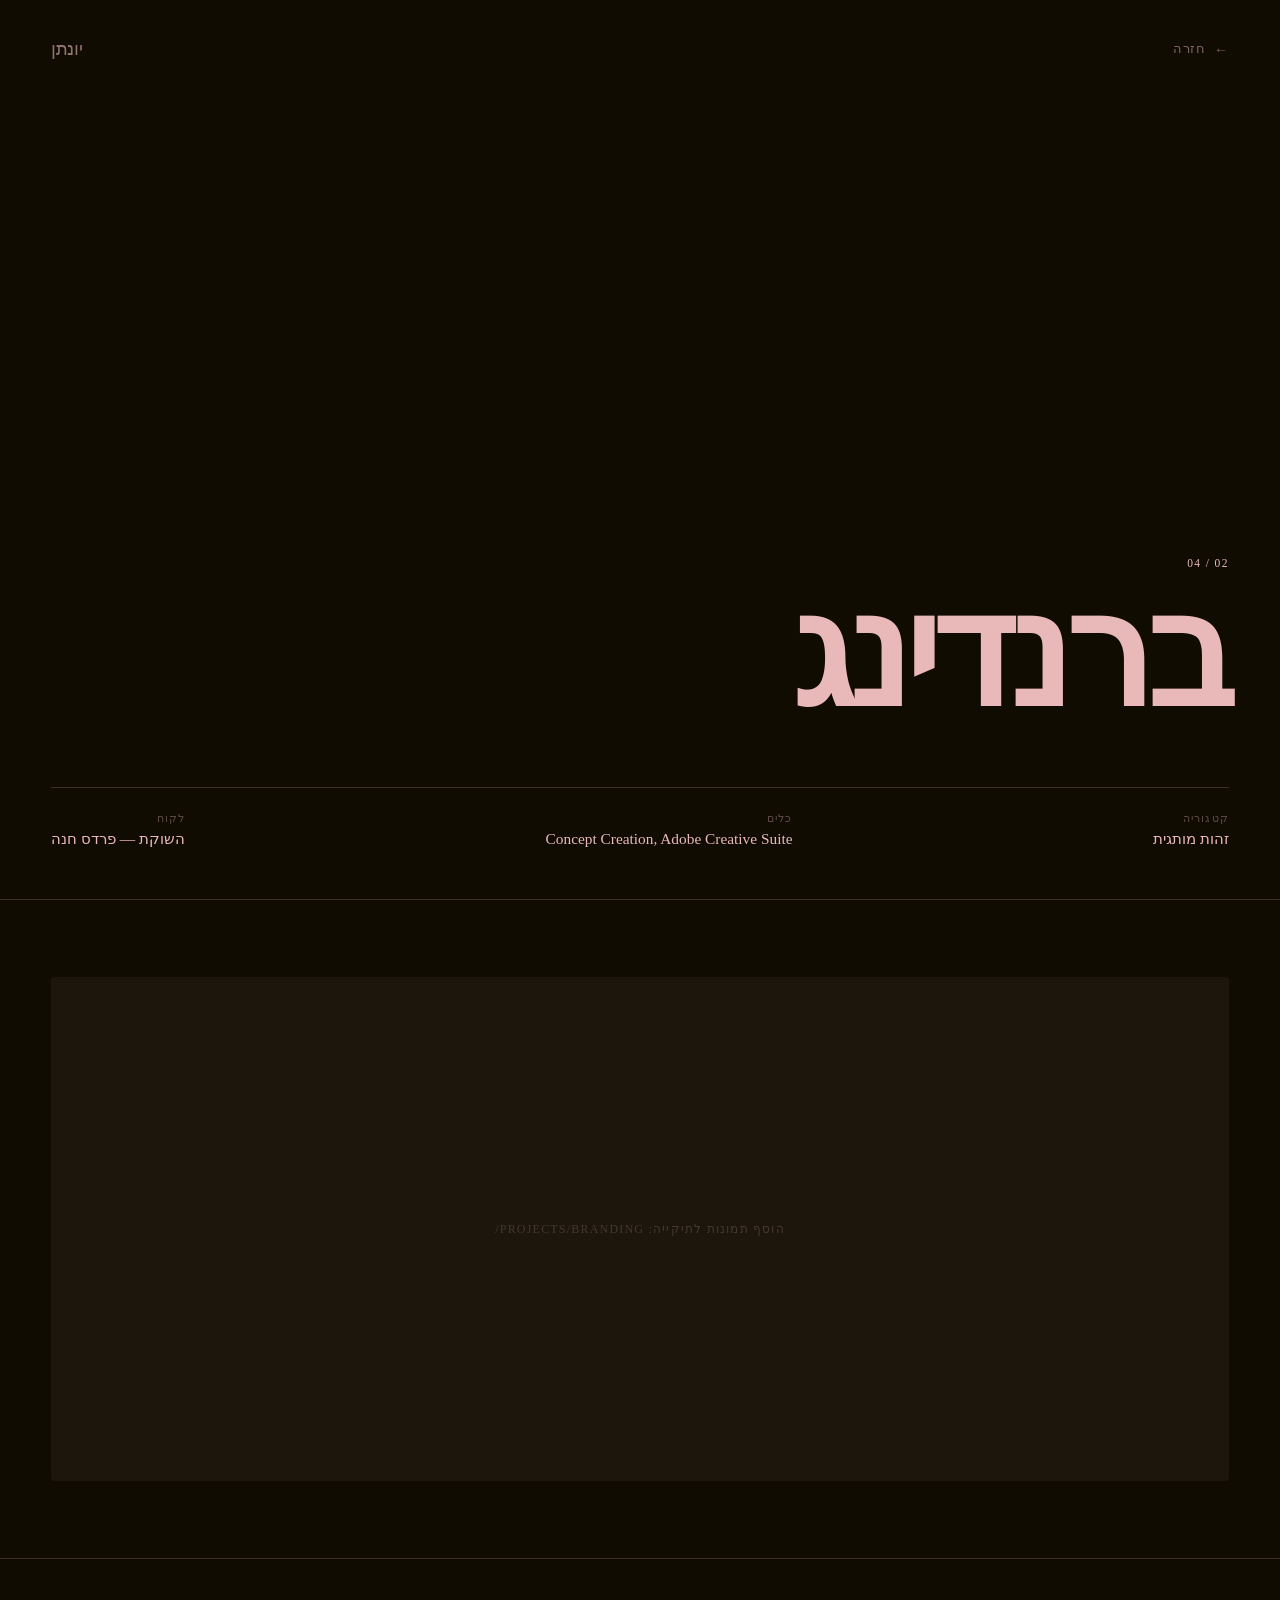
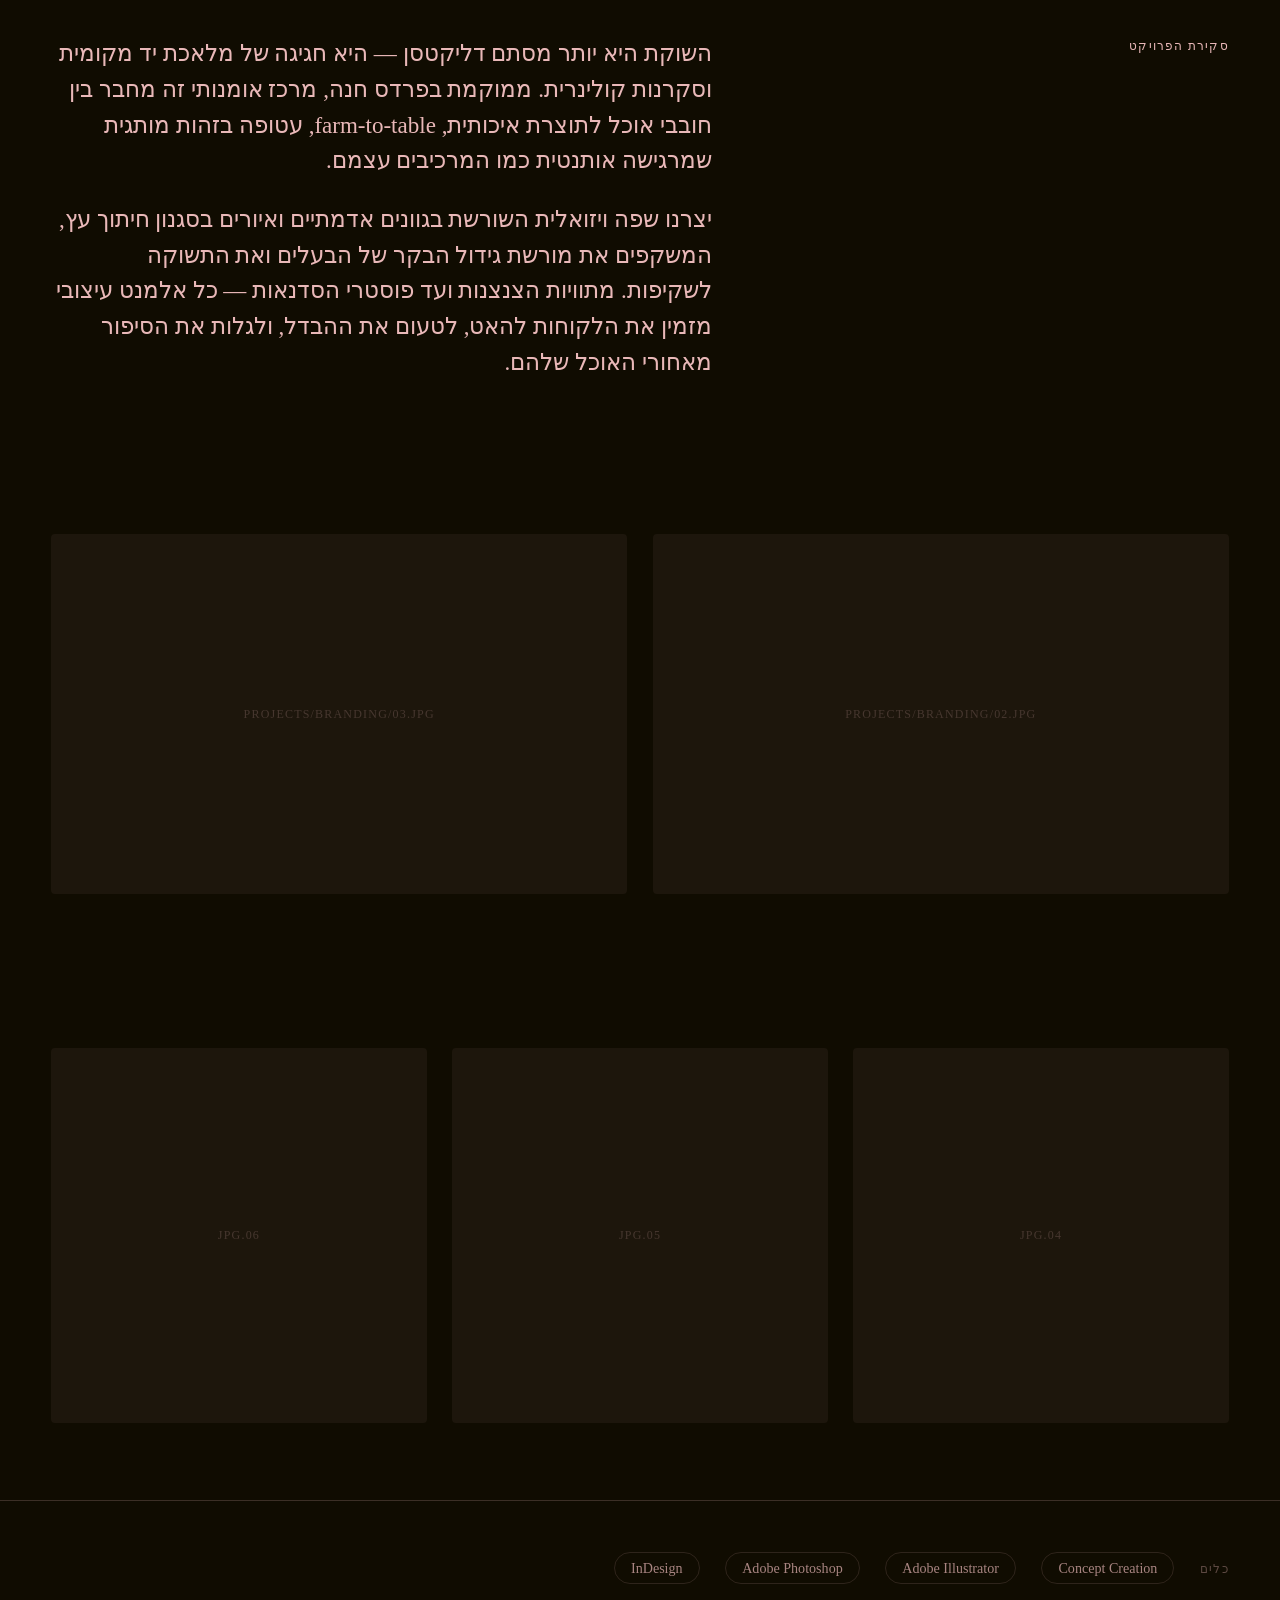
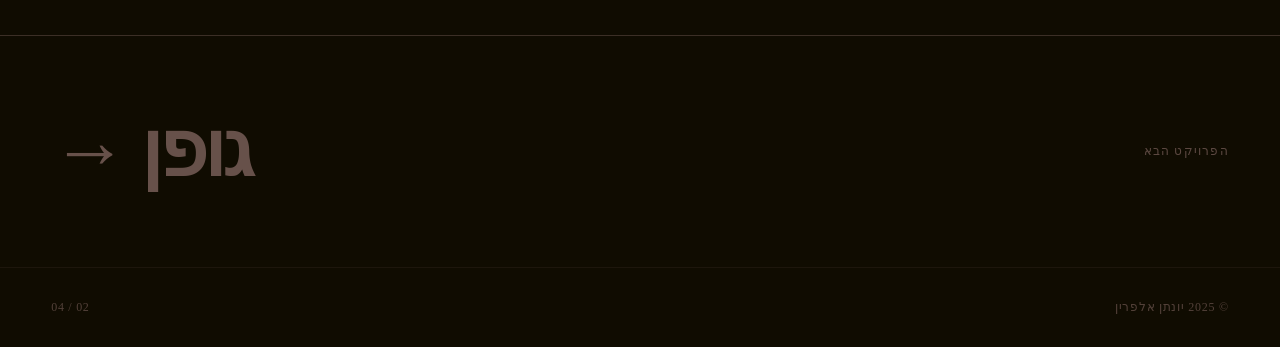
==== branding.html @ 515028c2 "Add files via upload" ====
<!DOCTYPE html>
<html lang="he" dir="rtl">

<head>
    <meta charset="UTF-8" />
    <meta name="viewport" content="width=device-width, initial-scale=1.0" />
    <title>ברנדינג — יונתן אלפרין</title>
    <link rel="preconnect" href="https://api.fontshare.com" />
    <link href="https://api.fontshare.com/v2/css?f[]=sentient@400,500,700,400i&display=swap" rel="stylesheet" />
    <style>
        @font-face {
            font-family: 'NarkissYair';
            src: url('fonts/NarkissYair-Light-TRIAL.otf') format('opentype');
            font-weight: 300;
            font-display: swap;
        }

        @font-face {
            font-family: 'NarkissYair';
            src: url('fonts/NarkissYair-Regular-TRIAL.otf') format('opentype');
            font-weight: 400;
            font-display: swap;
        }

        @font-face {
            font-family: 'NarkissYair';
            src: url('fonts/NarkissYair-Bold-TRIAL.otf') format('opentype');
            font-weight: 700;
            font-display: swap;
        }

        *,
        *::before,
        *::after {
            box-sizing: border-box;
            margin: 0;
            padding: 0
        }

        :root {
            --bg: #100C01;
            --fg: #E9B8B8;
            --muted: rgba(233, 184, 184, .2);
            --ease: cubic-bezier(.16, 1, .3, 1);
            --font: 'NarkissYair', 'Sentient', Georgia, serif
        }

        html {
            scroll-behavior: smooth
        }

        body {
            background: var(--bg);
            color: var(--fg);
            font-family: var(--font);
            cursor: none;
            -webkit-font-smoothing: antialiased
        }

        #cursor {
            position: fixed;
            top: 0;
            left: 0;
            width: 10px;
            height: 10px;
            border-radius: 50%;
            background: var(--fg);
            pointer-events: none;
            z-index: 9999;
            transform: translate(-50%, -50%);
            transition: width .25s var(--ease), height .25s var(--ease), background .25s var(--ease), border-color .25s var(--ease)
        }

        #cursor.big {
            width: 52px;
            height: 52px;
            background: transparent;
            border: 1.5px solid var(--fg)
        }

        #thread {
            position: fixed;
            left: 0;
            top: 0;
            width: 2px;
            height: 0%;
            background: var(--fg);
            z-index: 50;
            transition: height .05s linear
        }

        nav {
            position: fixed;
            top: 0;
            left: 0;
            right: 0;
            z-index: 100;
            display: flex;
            justify-content: space-between;
            align-items: center;
            padding: clamp(1.5rem, 3vw, 2.5rem) clamp(1.5rem, 4vw, 4rem)
        }

        .nav-back {
            font-size: clamp(.8rem, 1vw, .95rem);
            color: var(--fg);
            text-decoration: none;
            letter-spacing: .06em;
            text-transform: uppercase;
            opacity: .5;
            transition: opacity .3s;
            display: flex;
            align-items: center;
            gap: .5rem
        }

        .nav-back::before {
            content: '←';
            font-size: 1.1em
        }

        .nav-back:hover {
            opacity: 1
        }

        .nav-logo {
            font-size: clamp(1rem, 1.4vw, 1.25rem);
            font-weight: 500;
            letter-spacing: -.02em;
            color: var(--fg);
            text-decoration: none;
            opacity: .6;
            transition: opacity .3s
        }

        .nav-logo:hover {
            opacity: 1
        }

        .proj-hero {
            min-height: 100svh;
            display: flex;
            flex-direction: column;
            justify-content: flex-end;
            padding: clamp(1.5rem, 4vw, 4rem);
            padding-top: 8rem;
            border-bottom: 1px solid var(--muted)
        }

        .proj-number {
            font-size: clamp(.7rem, .9vw, .85rem);
            letter-spacing: .12em;
            text-transform: uppercase;
            opacity: .35;
            margin-bottom: 1rem
        }

        .proj-title {
            font-size: clamp(4rem, 12vw, 14rem);
            font-weight: 700;
            line-height: .9;
            letter-spacing: -.04em;
            margin-bottom: clamp(2rem, 5vw, 5rem)
        }

        .proj-meta {
            display: flex;
            justify-content: space-between;
            align-items: flex-end;
            padding-top: 1.5rem;
            border-top: 1px solid var(--muted);
            flex-wrap: wrap;
            gap: 1rem
        }

        .proj-meta-label {
            font-size: .7rem;
            letter-spacing: .1em;
            text-transform: uppercase;
            opacity: .35;
            margin-bottom: .3rem
        }

        .proj-meta-value {
            font-size: clamp(.9rem, 1.2vw, 1.05rem)
        }

        .proj-images {
            padding: clamp(3rem, 6vw, 8rem) clamp(1.5rem, 4vw, 4rem);
            display: grid;
            gap: clamp(1rem, 2vw, 2rem)
        }

        .proj-images.cols-1 {
            grid-template-columns: 1fr
        }

        .proj-images.cols-2 {
            grid-template-columns: 1fr 1fr
        }

        .proj-images.cols-3 {
            grid-template-columns: 1fr 1fr 1fr
        }

        .proj-img-wrap {
            width: 100%;
            aspect-ratio: 16/10;
            background: rgba(233, 184, 184, .06);
            border-radius: 4px;
            overflow: hidden;
            display: flex;
            align-items: center;
            justify-content: center;
            position: relative
        }

        .proj-img-wrap img {
            width: 100%;
            height: 100%;
            object-fit: cover
        }

        .proj-img-placeholder {
            font-size: .75rem;
            letter-spacing: .1em;
            text-transform: uppercase;
            opacity: .2;
            text-align: center;
            padding: 1rem
        }

        .proj-img-wrap.tall {
            aspect-ratio: 4/5
        }

        .proj-img-wrap.wide {
            aspect-ratio: 21/9
        }

        .proj-img-wrap.square {
            aspect-ratio: 1/1
        }

        .proj-description {
            padding: clamp(3rem, 6vw, 8rem) clamp(1.5rem, 4vw, 4rem);
            display: grid;
            grid-template-columns: 1fr 1.5fr;
            gap: clamp(2rem, 6vw, 8rem);
            border-top: 1px solid var(--muted)
        }

        @media(max-width:700px) {
            .proj-description {
                grid-template-columns: 1fr
            }

            .proj-images.cols-2,
            .proj-images.cols-3 {
                grid-template-columns: 1fr
            }
        }

        .proj-desc-label {
            font-size: .75rem;
            letter-spacing: .1em;
            text-transform: uppercase;
            opacity: .35;
            padding-top: .2rem
        }

        .proj-desc-text {
            font-size: clamp(1rem, 1.8vw, 1.5rem);
            line-height: 1.55;
            opacity: .85
        }

        .proj-desc-text p+p {
            margin-top: 1em
        }

        .proj-skills {
            padding: clamp(2rem, 4vw, 5rem) clamp(1.5rem, 4vw, 4rem);
            border-top: 1px solid var(--muted);
            display: flex;
            gap: clamp(.75rem, 2vw, 2rem);
            flex-wrap: wrap;
            align-items: baseline
        }

        .proj-skills-label {
            font-size: .75rem;
            letter-spacing: .1em;
            text-transform: uppercase;
            opacity: .35;
            flex-shrink: 0
        }

        .skill-tag {
            font-size: clamp(.8rem, 1.1vw, 1rem);
            padding: .4rem 1rem;
            border: 1px solid var(--muted);
            border-radius: 50px;
            opacity: .7
        }

        .proj-next {
            padding: clamp(3rem, 6vw, 8rem) clamp(1.5rem, 4vw, 4rem);
            border-top: 1px solid var(--muted);
            display: flex;
            justify-content: space-between;
            align-items: center
        }

        .proj-next-label {
            font-size: .75rem;
            letter-spacing: .1em;
            text-transform: uppercase;
            opacity: .35
        }

        .proj-next-link {
            font-size: clamp(2rem, 6vw, 7rem);
            font-weight: 700;
            letter-spacing: -.04em;
            color: var(--fg);
            text-decoration: none;
            line-height: 1;
            opacity: .4;
            transition: opacity .3s var(--ease)
        }

        .proj-next-link:hover {
            opacity: 1
        }

        .reveal {
            opacity: 0;
            transform: translateY(24px);
            transition: opacity .9s var(--ease), transform .9s var(--ease)
        }

        .reveal.in {
            opacity: 1;
            transform: none
        }

        footer {
            padding: 2rem clamp(1.5rem, 4vw, 4rem);
            border-top: 1px solid var(--muted);
            display: flex;
            justify-content: space-between;
            font-size: .75rem;
            letter-spacing: .06em;
            text-transform: uppercase;
            opacity: .3
        }
    </style>
</head>

<body>
    <div id="cursor"></div>
    <div id="thread"></div>

    <nav>
        <a href="index.html" class="nav-back">חזרה</a>
        <a href="index.html" class="nav-logo">יונתן</a>
    </nav>

    <section class="proj-hero">
        <p class="proj-number reveal">02 / 04</p>
        <h1 class="proj-title reveal" style="transition-delay:.1s">ברנדינג</h1>
        <div class="proj-meta reveal" style="transition-delay:.2s">
            <div class="proj-meta-item">
                <div class="proj-meta-label">קטגוריה</div>
                <div class="proj-meta-value">זהות מותגית</div>
            </div>
            <div class="proj-meta-item">
                <div class="proj-meta-label">כלים</div>
                <div class="proj-meta-value">Concept Creation, Adobe Creative Suite</div>
            </div>
            <div class="proj-meta-item">
                <div class="proj-meta-label">לקוח</div>
                <div class="proj-meta-value">השוקת — פרדס חנה</div>
            </div>
        </div>
    </section>

    <div class="proj-images cols-1 reveal">
        <div class="proj-img-wrap wide">
            <img src="projects/branding/01.jpg" alt=""
                onerror="this.parentElement.innerHTML='<span class=proj-img-placeholder>הוסף תמונות לתיקייה: projects/branding/</span>'">
        </div>
    </div>

    <div class="proj-description">
        <div class="proj-desc-label reveal">סקירת הפרויקט</div>
        <div class="proj-desc-text reveal" style="transition-delay:.1s">
            <p>השוקת היא יותר מסתם דליקטסן — היא חגיגה של מלאכת יד מקומית וסקרנות קולינרית. ממוקמת בפרדס חנה, מרכז
                אומנותי זה מחבר בין חובבי אוכל לתוצרת איכותית, farm-to-table, עטופה בזהות מותגית שמרגישה אותנטית כמו
                המרכיבים עצמם.</p>
            <p>יצרנו שפה ויזואלית השורשת בגוונים אדמתיים ואיורים בסגנון חיתוך עץ, המשקפים את מורשת גידול הבקר של הבעלים
                ואת התשוקה לשקיפות. מתוויות הצנצנות ועד פוסטרי הסדנאות — כל אלמנט עיצובי מזמין את הלקוחות להאט, לטעום את
                ההבדל, ולגלות את הסיפור מאחורי האוכל שלהם.</p>
        </div>
    </div>

    <div class="proj-images cols-2 reveal">
        <div class="proj-img-wrap">
            <img src="projects/branding/02.jpg" alt=""
                onerror="this.parentElement.innerHTML='<span class=proj-img-placeholder>projects/branding/02.jpg</span>'">
        </div>
        <div class="proj-img-wrap">
            <img src="projects/branding/03.jpg" alt=""
                onerror="this.parentElement.innerHTML='<span class=proj-img-placeholder>projects/branding/03.jpg</span>'">
        </div>
    </div>

    <div class="proj-images cols-3 reveal" style="transition-delay:.05s">
        <div class="proj-img-wrap square">
            <img src="projects/branding/04.jpg" alt=""
                onerror="this.parentElement.innerHTML='<span class=proj-img-placeholder>04.jpg</span>'">
        </div>
        <div class="proj-img-wrap square">
            <img src="projects/branding/05.jpg" alt=""
                onerror="this.parentElement.innerHTML='<span class=proj-img-placeholder>05.jpg</span>'">
        </div>
        <div class="proj-img-wrap square">
            <img src="projects/branding/06.jpg" alt=""
                onerror="this.parentElement.innerHTML='<span class=proj-img-placeholder>06.jpg</span>'">
        </div>
    </div>

    <div class="proj-skills reveal">
        <span class="proj-skills-label">כלים</span>
        <span class="skill-tag">Concept Creation</span>
        <span class="skill-tag">Adobe Illustrator</span>
        <span class="skill-tag">Adobe Photoshop</span>
        <span class="skill-tag">InDesign</span>
    </div>

    <div class="proj-next">
        <span class="proj-next-label">הפרויקט הבא</span>
        <a href="typeface.html" class="proj-next-link">גופן →</a>
    </div>

    <footer>
        <span>© 2025 יונתן אלפרין</span>
        <span>02 / 04</span>
    </footer>

    <script>
        const cursor = document.getElementById('cursor');
        let cx = -100, cy = -100, tx = -100, ty = -100;
        document.addEventListener('mousemove', e => { tx = e.clientX; ty = e.clientY });
        (function loop() { cx += (tx - cx) * .18; cy += (ty - cy) * .18; cursor.style.left = cx + 'px'; cursor.style.top = cy + 'px'; requestAnimationFrame(loop) })();
        document.querySelectorAll('a').forEach(el => { el.addEventListener('mouseenter', () => cursor.classList.add('big')); el.addEventListener('mouseleave', () => cursor.classList.remove('big')) });
        const thread = document.getElementById('thread');
        window.addEventListener('scroll', () => { const p = window.scrollY / (document.documentElement.scrollHeight - window.innerHeight); thread.style.height = (p * 100) + '%' }, { passive: true });
        const io = new IntersectionObserver(entries => entries.forEach(e => { if (e.isIntersecting) e.target.classList.add('in') }), { threshold: .08 });
        document.querySelectorAll('.reveal').forEach(el => io.observe(el));
    </script>
</body>

</html>
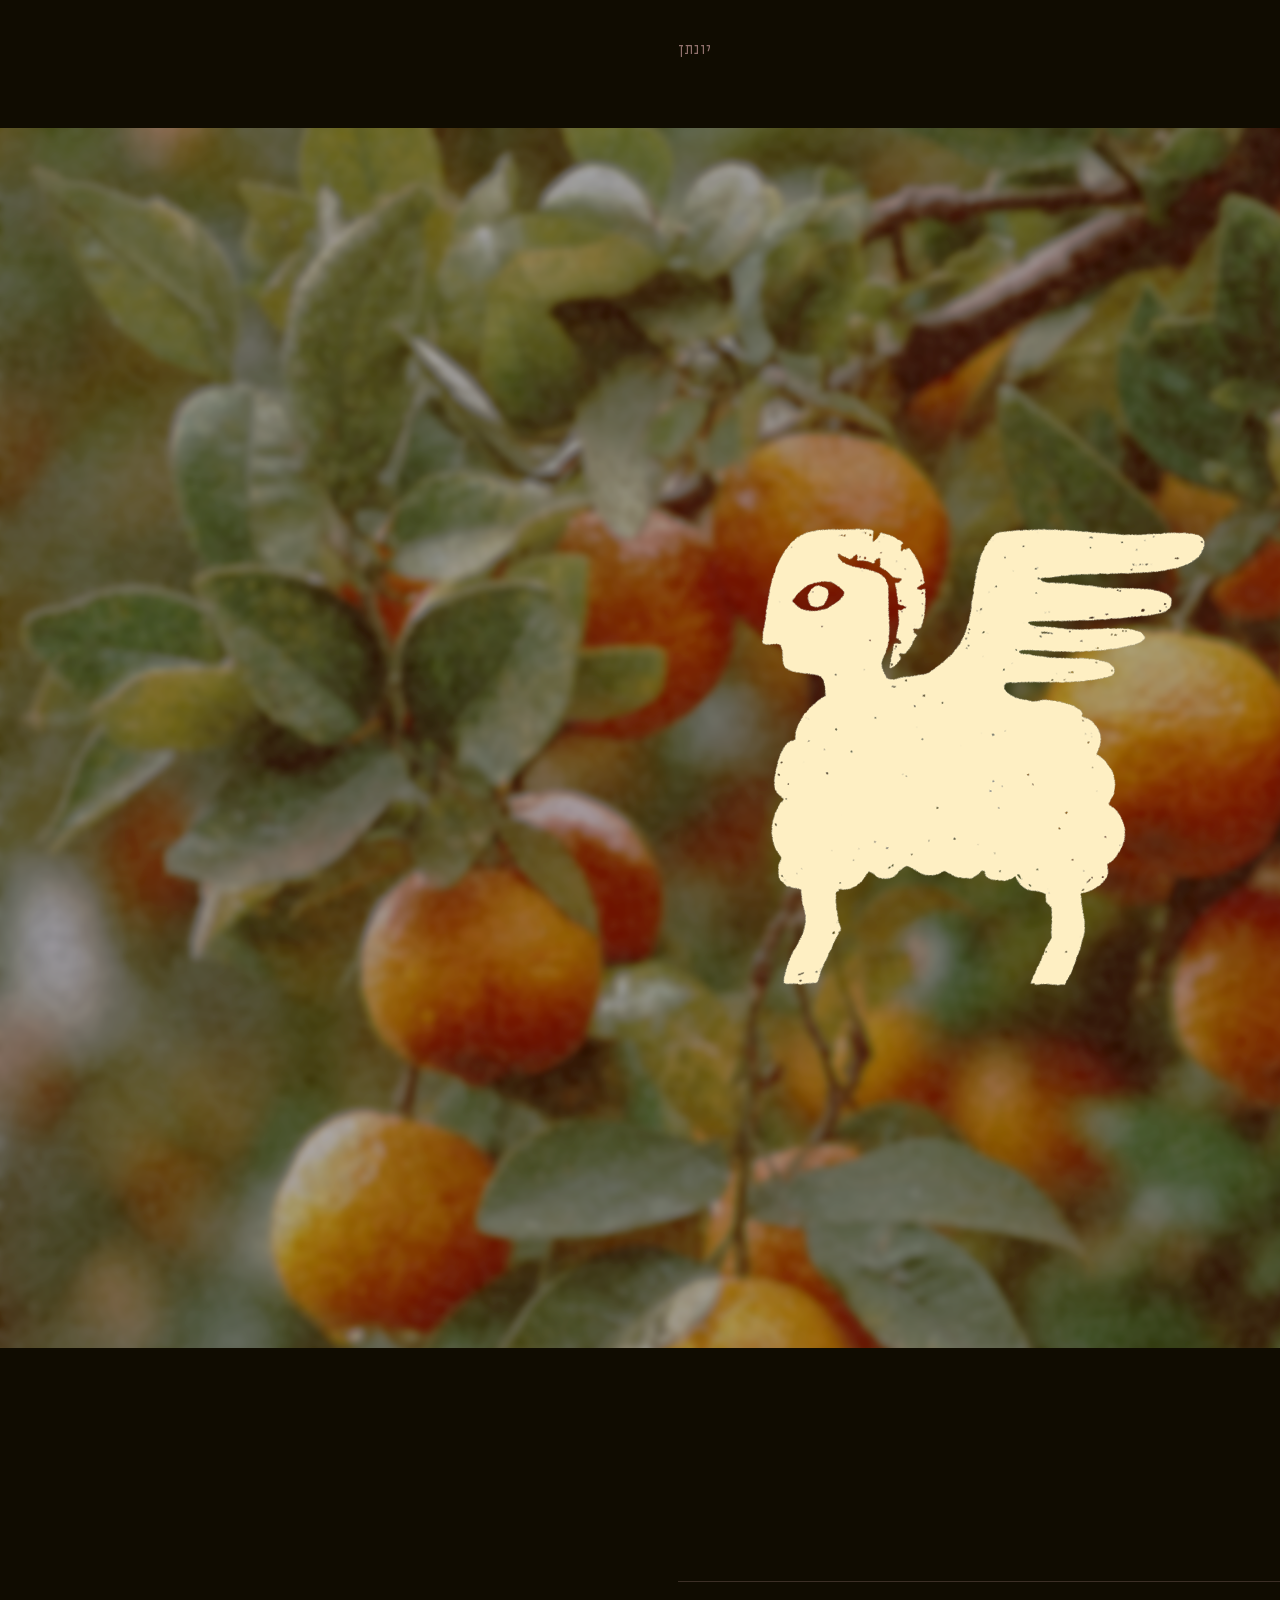
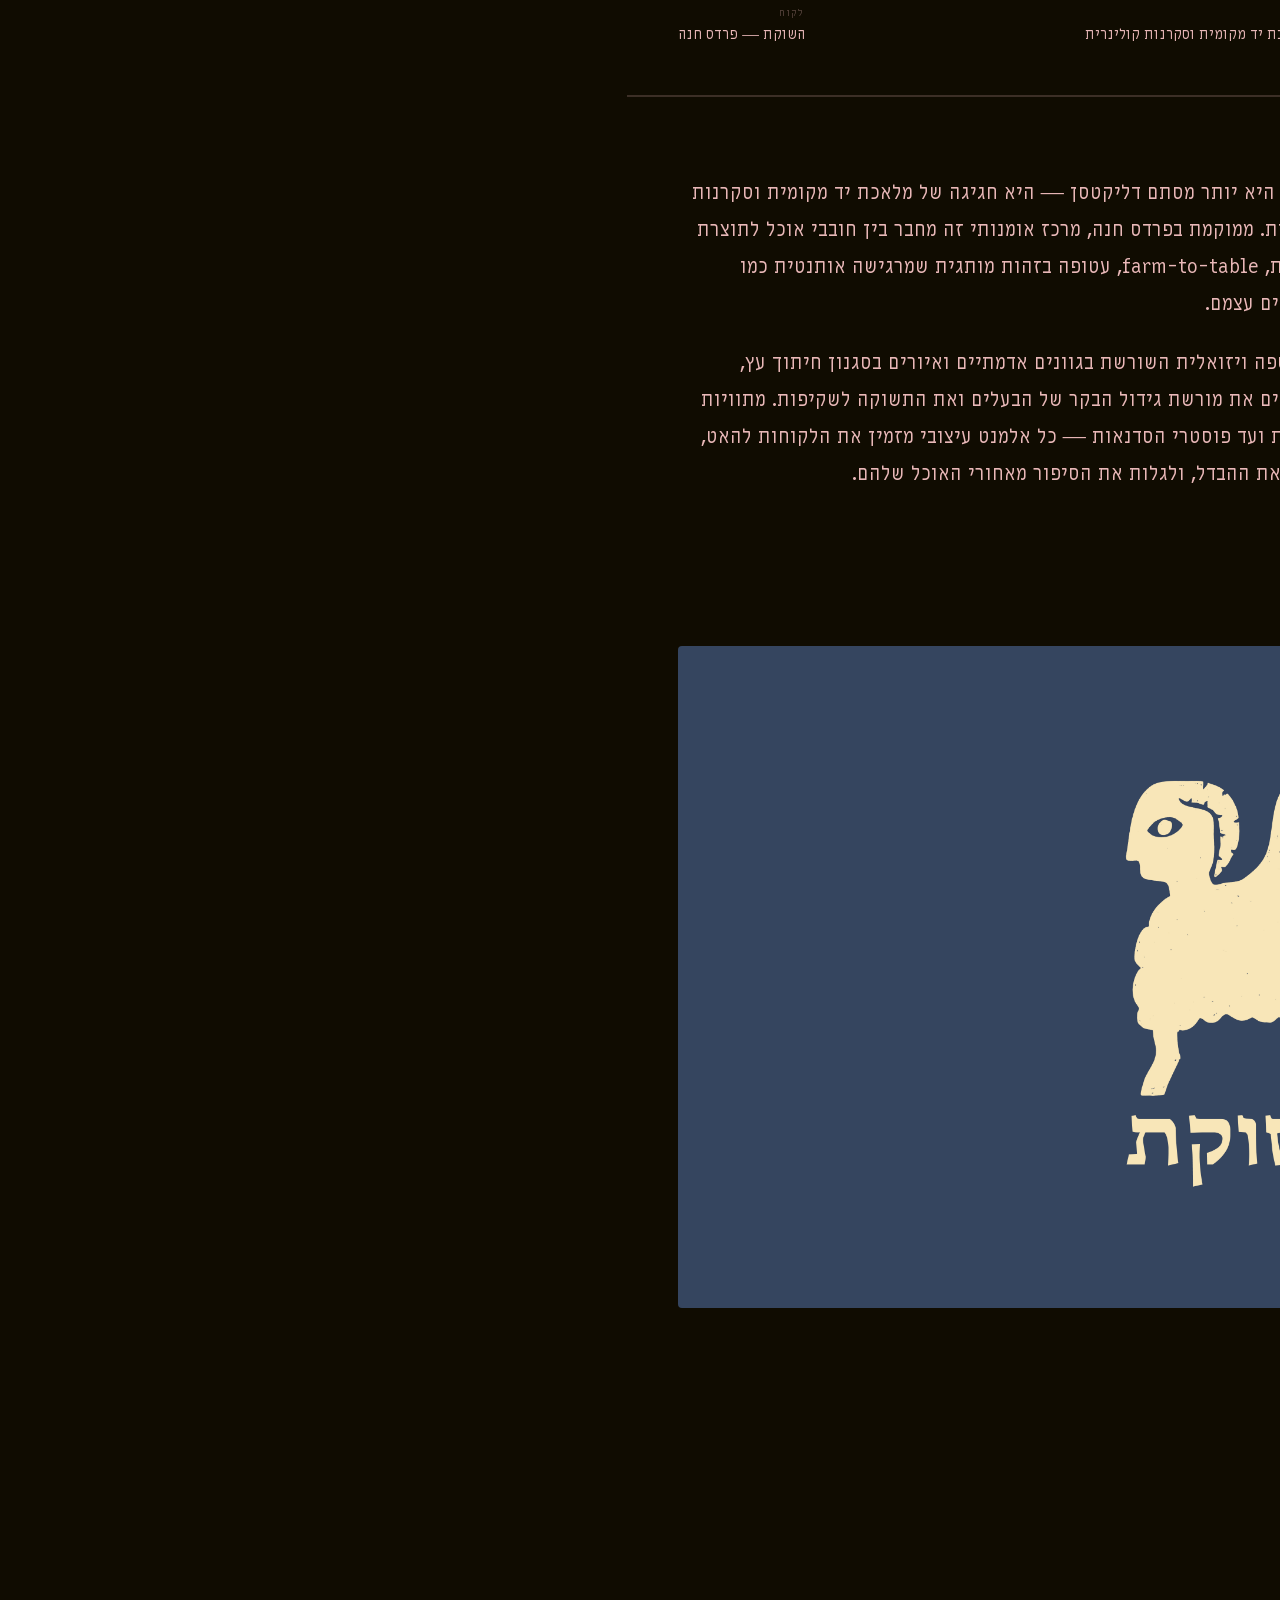
==== commit 5cb59784: "Add files via upload" ====
--- a/branding.html
+++ b/branding.html
@@ -1,465 +1,84 @@
-<!DOCTYPE html>
-<html lang="he" dir="rtl">
-
-<head>
-    <meta charset="UTF-8" />
-    <meta name="viewport" content="width=device-width, initial-scale=1.0" />
-    <title>ברנדינג — יונתן אלפרין</title>
-    <link rel="preconnect" href="https://api.fontshare.com" />
-    <link href="https://api.fontshare.com/v2/css?f[]=sentient@400,500,700,400i&display=swap" rel="stylesheet" />
-    <style>
-        @font-face {
-            font-family: 'NarkissYair';
-            src: url('fonts/NarkissYair-Light-TRIAL.otf') format('opentype');
-            font-weight: 300;
-            font-display: swap;
-        }
-
-        @font-face {
-            font-family: 'NarkissYair';
-            src: url('fonts/NarkissYair-Regular-TRIAL.otf') format('opentype');
-            font-weight: 400;
-            font-display: swap;
-        }
-
-        @font-face {
-            font-family: 'NarkissYair';
-            src: url('fonts/NarkissYair-Bold-TRIAL.otf') format('opentype');
-            font-weight: 700;
-            font-display: swap;
-        }
-
-        *,
-        *::before,
-        *::after {
-            box-sizing: border-box;
-            margin: 0;
-            padding: 0
-        }
-
-        :root {
-            --bg: #100C01;
-            --fg: #E9B8B8;
-            --muted: rgba(233, 184, 184, .2);
-            --ease: cubic-bezier(.16, 1, .3, 1);
-            --font: 'NarkissYair', 'Sentient', Georgia, serif
-        }
-
-        html {
-            scroll-behavior: smooth
-        }
-
-        body {
-            background: var(--bg);
-            color: var(--fg);
-            font-family: var(--font);
-            cursor: none;
-            -webkit-font-smoothing: antialiased
-        }
-
-        #cursor {
-            position: fixed;
-            top: 0;
-            left: 0;
-            width: 10px;
-            height: 10px;
-            border-radius: 50%;
-            background: var(--fg);
-            pointer-events: none;
-            z-index: 9999;
-            transform: translate(-50%, -50%);
-            transition: width .25s var(--ease), height .25s var(--ease), background .25s var(--ease), border-color .25s var(--ease)
-        }
-
-        #cursor.big {
-            width: 52px;
-            height: 52px;
-            background: transparent;
-            border: 1.5px solid var(--fg)
-        }
-
-        #thread {
-            position: fixed;
-            left: 0;
-            top: 0;
-            width: 2px;
-            height: 0%;
-            background: var(--fg);
-            z-index: 50;
-            transition: height .05s linear
-        }
-
-        nav {
-            position: fixed;
-            top: 0;
-            left: 0;
-            right: 0;
-            z-index: 100;
-            display: flex;
-            justify-content: space-between;
-            align-items: center;
-            padding: clamp(1.5rem, 3vw, 2.5rem) clamp(1.5rem, 4vw, 4rem)
-        }
-
-        .nav-back {
-            font-size: clamp(.8rem, 1vw, .95rem);
-            color: var(--fg);
-            text-decoration: none;
-            letter-spacing: .06em;
-            text-transform: uppercase;
-            opacity: .5;
-            transition: opacity .3s;
-            display: flex;
-            align-items: center;
-            gap: .5rem
-        }
-
-        .nav-back::before {
-            content: '←';
-            font-size: 1.1em
-        }
-
-        .nav-back:hover {
-            opacity: 1
-        }
-
-        .nav-logo {
-            font-size: clamp(1rem, 1.4vw, 1.25rem);
-            font-weight: 500;
-            letter-spacing: -.02em;
-            color: var(--fg);
-            text-decoration: none;
-            opacity: .6;
-            transition: opacity .3s
-        }
-
-        .nav-logo:hover {
-            opacity: 1
-        }
-
-        .proj-hero {
-            min-height: 100svh;
-            display: flex;
-            flex-direction: column;
-            justify-content: flex-end;
-            padding: clamp(1.5rem, 4vw, 4rem);
-            padding-top: 8rem;
-            border-bottom: 1px solid var(--muted)
-        }
-
-        .proj-number {
-            font-size: clamp(.7rem, .9vw, .85rem);
-            letter-spacing: .12em;
-            text-transform: uppercase;
-            opacity: .35;
-            margin-bottom: 1rem
-        }
-
-        .proj-title {
-            font-size: clamp(4rem, 12vw, 14rem);
-            font-weight: 700;
-            line-height: .9;
-            letter-spacing: -.04em;
-            margin-bottom: clamp(2rem, 5vw, 5rem)
-        }
-
-        .proj-meta {
-            display: flex;
-            justify-content: space-between;
-            align-items: flex-end;
-            padding-top: 1.5rem;
-            border-top: 1px solid var(--muted);
-            flex-wrap: wrap;
-            gap: 1rem
-        }
-
-        .proj-meta-label {
-            font-size: .7rem;
-            letter-spacing: .1em;
-            text-transform: uppercase;
-            opacity: .35;
-            margin-bottom: .3rem
-        }
-
-        .proj-meta-value {
-            font-size: clamp(.9rem, 1.2vw, 1.05rem)
-        }
-
-        .proj-images {
-            padding: clamp(3rem, 6vw, 8rem) clamp(1.5rem, 4vw, 4rem);
-            display: grid;
-            gap: clamp(1rem, 2vw, 2rem)
-        }
-
-        .proj-images.cols-1 {
-            grid-template-columns: 1fr
-        }
-
-        .proj-images.cols-2 {
-            grid-template-columns: 1fr 1fr
-        }
-
-        .proj-images.cols-3 {
-            grid-template-columns: 1fr 1fr 1fr
-        }
-
-        .proj-img-wrap {
-            width: 100%;
-            aspect-ratio: 16/10;
-            background: rgba(233, 184, 184, .06);
-            border-radius: 4px;
-            overflow: hidden;
-            display: flex;
-            align-items: center;
-            justify-content: center;
-            position: relative
-        }
-
-        .proj-img-wrap img {
-            width: 100%;
-            height: 100%;
-            object-fit: cover
-        }
-
-        .proj-img-placeholder {
-            font-size: .75rem;
-            letter-spacing: .1em;
-            text-transform: uppercase;
-            opacity: .2;
-            text-align: center;
-            padding: 1rem
-        }
-
-        .proj-img-wrap.tall {
-            aspect-ratio: 4/5
-        }
-
-        .proj-img-wrap.wide {
-            aspect-ratio: 21/9
-        }
-
-        .proj-img-wrap.square {
-            aspect-ratio: 1/1
-        }
-
-        .proj-description {
-            padding: clamp(3rem, 6vw, 8rem) clamp(1.5rem, 4vw, 4rem);
-            display: grid;
-            grid-template-columns: 1fr 1.5fr;
-            gap: clamp(2rem, 6vw, 8rem);
-            border-top: 1px solid var(--muted)
-        }
-
-        @media(max-width:700px) {
-            .proj-description {
-                grid-template-columns: 1fr
-            }
-
-            .proj-images.cols-2,
-            .proj-images.cols-3 {
-                grid-template-columns: 1fr
-            }
-        }
-
-        .proj-desc-label {
-            font-size: .75rem;
-            letter-spacing: .1em;
-            text-transform: uppercase;
-            opacity: .35;
-            padding-top: .2rem
-        }
-
-        .proj-desc-text {
-            font-size: clamp(1rem, 1.8vw, 1.5rem);
-            line-height: 1.55;
-            opacity: .85
-        }
-
-        .proj-desc-text p+p {
-            margin-top: 1em
-        }
-
-        .proj-skills {
-            padding: clamp(2rem, 4vw, 5rem) clamp(1.5rem, 4vw, 4rem);
-            border-top: 1px solid var(--muted);
-            display: flex;
-            gap: clamp(.75rem, 2vw, 2rem);
-            flex-wrap: wrap;
-            align-items: baseline
-        }
-
-        .proj-skills-label {
-            font-size: .75rem;
-            letter-spacing: .1em;
-            text-transform: uppercase;
-            opacity: .35;
-            flex-shrink: 0
-        }
-
-        .skill-tag {
-            font-size: clamp(.8rem, 1.1vw, 1rem);
-            padding: .4rem 1rem;
-            border: 1px solid var(--muted);
-            border-radius: 50px;
-            opacity: .7
-        }
-
-        .proj-next {
-            padding: clamp(3rem, 6vw, 8rem) clamp(1.5rem, 4vw, 4rem);
-            border-top: 1px solid var(--muted);
-            display: flex;
-            justify-content: space-between;
-            align-items: center
-        }
-
-        .proj-next-label {
-            font-size: .75rem;
-            letter-spacing: .1em;
-            text-transform: uppercase;
-            opacity: .35
-        }
-
-        .proj-next-link {
-            font-size: clamp(2rem, 6vw, 7rem);
-            font-weight: 700;
-            letter-spacing: -.04em;
-            color: var(--fg);
-            text-decoration: none;
-            line-height: 1;
-            opacity: .4;
-            transition: opacity .3s var(--ease)
-        }
-
-        .proj-next-link:hover {
-            opacity: 1
-        }
-
-        .reveal {
-            opacity: 0;
-            transform: translateY(24px);
-            transition: opacity .9s var(--ease), transform .9s var(--ease)
-        }
-
-        .reveal.in {
-            opacity: 1;
-            transform: none
-        }
-
-        footer {
-            padding: 2rem clamp(1.5rem, 4vw, 4rem);
-            border-top: 1px solid var(--muted);
-            display: flex;
-            justify-content: space-between;
-            font-size: .75rem;
-            letter-spacing: .06em;
-            text-transform: uppercase;
-            opacity: .3
-        }
-    </style>
-</head>
-
-<body>
-    <div id="cursor"></div>
-    <div id="thread"></div>
-
-    <nav>
-        <a href="index.html" class="nav-back">חזרה</a>
-        <a href="index.html" class="nav-logo">יונתן</a>
-    </nav>
-
-    <section class="proj-hero">
-        <p class="proj-number reveal">02 / 04</p>
-        <h1 class="proj-title reveal" style="transition-delay:.1s">ברנדינג</h1>
-        <div class="proj-meta reveal" style="transition-delay:.2s">
-            <div class="proj-meta-item">
-                <div class="proj-meta-label">קטגוריה</div>
-                <div class="proj-meta-value">זהות מותגית</div>
-            </div>
-            <div class="proj-meta-item">
-                <div class="proj-meta-label">כלים</div>
-                <div class="proj-meta-value">Concept Creation, Adobe Creative Suite</div>
-            </div>
-            <div class="proj-meta-item">
-                <div class="proj-meta-label">לקוח</div>
-                <div class="proj-meta-value">השוקת — פרדס חנה</div>
-            </div>
-        </div>
-    </section>
-
-    <div class="proj-images cols-1 reveal">
-        <div class="proj-img-wrap wide">
-            <img src="projects/branding/01.jpg" alt=""
-                onerror="this.parentElement.innerHTML='<span class=proj-img-placeholder>הוסף תמונות לתיקייה: projects/branding/</span>'">
-        </div>
-    </div>
-
-    <div class="proj-description">
-        <div class="proj-desc-label reveal">סקירת הפרויקט</div>
-        <div class="proj-desc-text reveal" style="transition-delay:.1s">
-            <p>השוקת היא יותר מסתם דליקטסן — היא חגיגה של מלאכת יד מקומית וסקרנות קולינרית. ממוקמת בפרדס חנה, מרכז
-                אומנותי זה מחבר בין חובבי אוכל לתוצרת איכותית, farm-to-table, עטופה בזהות מותגית שמרגישה אותנטית כמו
-                המרכיבים עצמם.</p>
-            <p>יצרנו שפה ויזואלית השורשת בגוונים אדמתיים ואיורים בסגנון חיתוך עץ, המשקפים את מורשת גידול הבקר של הבעלים
-                ואת התשוקה לשקיפות. מתוויות הצנצנות ועד פוסטרי הסדנאות — כל אלמנט עיצובי מזמין את הלקוחות להאט, לטעום את
-                ההבדל, ולגלות את הסיפור מאחורי האוכל שלהם.</p>
-        </div>
-    </div>
-
-    <div class="proj-images cols-2 reveal">
-        <div class="proj-img-wrap">
-            <img src="projects/branding/02.jpg" alt=""
-                onerror="this.parentElement.innerHTML='<span class=proj-img-placeholder>projects/branding/02.jpg</span>'">
-        </div>
-        <div class="proj-img-wrap">
-            <img src="projects/branding/03.jpg" alt=""
-                onerror="this.parentElement.innerHTML='<span class=proj-img-placeholder>projects/branding/03.jpg</span>'">
-        </div>
-    </div>
-
-    <div class="proj-images cols-3 reveal" style="transition-delay:.05s">
-        <div class="proj-img-wrap square">
-            <img src="projects/branding/04.jpg" alt=""
-                onerror="this.parentElement.innerHTML='<span class=proj-img-placeholder>04.jpg</span>'">
-        </div>
-        <div class="proj-img-wrap square">
-            <img src="projects/branding/05.jpg" alt=""
-                onerror="this.parentElement.innerHTML='<span class=proj-img-placeholder>05.jpg</span>'">
-        </div>
-        <div class="proj-img-wrap square">
-            <img src="projects/branding/06.jpg" alt=""
-                onerror="this.parentElement.innerHTML='<span class=proj-img-placeholder>06.jpg</span>'">
-        </div>
-    </div>
-
-    <div class="proj-skills reveal">
-        <span class="proj-skills-label">כלים</span>
-        <span class="skill-tag">Concept Creation</span>
-        <span class="skill-tag">Adobe Illustrator</span>
-        <span class="skill-tag">Adobe Photoshop</span>
-        <span class="skill-tag">InDesign</span>
-    </div>
-
-    <div class="proj-next">
-        <span class="proj-next-label">הפרויקט הבא</span>
-        <a href="typeface.html" class="proj-next-link">גופן →</a>
-    </div>
-
-    <footer>
-        <span>© 2025 יונתן אלפרין</span>
-        <span>02 / 04</span>
-    </footer>
-
-    <script>
-        const cursor = document.getElementById('cursor');
-        let cx = -100, cy = -100, tx = -100, ty = -100;
-        document.addEventListener('mousemove', e => { tx = e.clientX; ty = e.clientY });
-        (function loop() { cx += (tx - cx) * .18; cy += (ty - cy) * .18; cursor.style.left = cx + 'px'; cursor.style.top = cy + 'px'; requestAnimationFrame(loop) })();
-        document.querySelectorAll('a').forEach(el => { el.addEventListener('mouseenter', () => cursor.classList.add('big')); el.addEventListener('mouseleave', () => cursor.classList.remove('big')) });
-        const thread = document.getElementById('thread');
-        window.addEventListener('scroll', () => { const p = window.scrollY / (document.documentElement.scrollHeight - window.innerHeight); thread.style.height = (p * 100) + '%' }, { passive: true });
-        const io = new IntersectionObserver(entries => entries.forEach(e => { if (e.isIntersecting) e.target.classList.add('in') }), { threshold: .08 });
-        document.querySelectorAll('.reveal').forEach(el => io.observe(el));
-    </script>
-</body>
-
-</html>+<!DOCTYPE html>
+<html lang="he" dir="rtl">
+
+<head>
+    <meta charset="UTF-8" />
+    <meta name="viewport" content="width=device-width, initial-scale=1.0" />
+    <title>השוקת — יונתן אלפרין</title>
+    <meta name="description" content="זהות מותגית לדליקטסן בפרדס חנה שחוגג מלאכת יד מקומית. יונתן אלפרין, 2025." />
+    <link rel="icon" type="image/png" href="browsericon.png" />
+    <link rel="preconnect" href="https://api.fontshare.com" />
+    <link rel="preconnect" href="https://use.typekit.net" crossorigin />
+    <link href="https://api.fontshare.com/v2/css?f[]=sentient@400,500,700,400i&display=swap" rel="stylesheet" />
+    <link rel="stylesheet" href="https://use.typekit.net/zpc1hbl.css" />
+    <link rel="stylesheet" href="proj.css" />
+</head>
+
+<body>
+
+    <div id="cursor"></div>
+    <div id="thread"></div>
+
+    <nav>
+        <a href="index.html" class="nav-back">חזרה</a>
+        <a href="index.html" class="nav-logo">יונתן</a>
+    </nav>
+
+    <section class="proj-hero">
+        <div class="proj-hero-media"><img src="newbackforbrand.png" alt="" aria-hidden="true" draggable="false"></div>
+        <p class="proj-number reveal">03 / 05</p>
+        <h1 class="proj-title reveal" style="transition-delay:.1s">השוקת</h1>
+        <div class="proj-meta reveal" style="transition-delay:.2s">
+            <div class="proj-meta-item">
+                <div class="proj-meta-label">קטגוריה</div>
+                <div class="proj-meta-value">זהות מותגית</div>
+            </div>
+            <div class="proj-meta-item">
+                <div class="proj-meta-label">סיכום</div>
+                <div class="proj-meta-value">זהות מותגית לדליקטסן שחוגג מלאכת יד מקומית וסקרנות קולינרית</div>
+            </div>
+            <div class="proj-meta-item">
+                <div class="proj-meta-label">לקוח</div>
+                <div class="proj-meta-value">השוקת — פרדס חנה</div>
+            </div>
+        </div>
+    </section>
+    <div class="proj-description">
+        <div class="proj-desc-label reveal">על הפרויקט</div>
+        <div class="proj-desc-text reveal" style="transition-delay:.1s">
+            <p>השוקת היא יותר מסתם דליקטסן — היא חגיגה של מלאכת יד מקומית וסקרנות קולינרית. ממוקמת בפרדס חנה, מרכז אומנותי זה מחבר בין חובבי אוכל לתוצרת איכותית, farm-to-table, עטופה בזהות מותגית שמרגישה אותנטית כמו המרכיבים עצמם.</p>
+            <p>יצרנו שפה ויזואלית השורשת בגוונים אדמתיים ואיורים בסגנון חיתוך עץ, המשקפים את מורשת גידול הבקר של הבעלים ואת התשוקה לשקיפות. מתוויות הצנצנות ועד פוסטרי הסדנאות — כל אלמנט עיצובי מזמין את הלקוחות להאט, לטעום את ההבדל, ולגלות את הסיפור מאחורי האוכל שלהם.</p>
+        </div>
+    </div>
+    <div class="proj-images cols-1 reveal">
+        <div class="proj-img-wrap">
+            <img src="brandingcover.jpg" alt="השוקת — זהות מותגית">
+        </div>
+    </div>
+    <div class="proj-grid g3 feed reveal">
+        <div class="proj-img-wrap square"><img loading="lazy" src="brand%20design/פוסט%20אינסטגרם-01.jpg" alt=""></div>
+        <div class="proj-img-wrap square"><img loading="lazy" src="brand%20design/פוסט%20אינסטגרם-03.jpg" alt=""></div>
+        <div class="proj-img-wrap square"><img loading="lazy" src="brand%20design/פוסט%20אינסטגרם-04.jpg" alt=""></div>
+        <div class="proj-img-wrap square"><img loading="lazy" src="brand%20design/פוסט%20אינסטגרם-05.jpg" alt=""></div>
+        <div class="proj-img-wrap square"><img loading="lazy" src="brand%20design/פוסט%20אינסטגרם-06.jpg" alt=""></div>
+        <div class="proj-img-wrap square"><img loading="lazy" src="brand%20design/פוסט%20אינסטגרם-07.jpg" alt=""></div>
+        <div class="proj-img-wrap square"><img loading="lazy" src="brand%20design/פוסט%20אינסטגרם-08.jpg" alt=""></div>
+        <div class="proj-img-wrap square"><img loading="lazy" src="brand%20design/פוסט%20אינסטגרם-09.jpg" alt=""></div>
+        <div class="proj-img-wrap square"><img loading="lazy" src="brand%20design/פוסט%20אינסטגרם-10.jpg" alt=""></div>
+        <div class="proj-img-wrap square"><img loading="lazy" src="brand%20design/פוסט%20אינסטגרם-11.jpg" alt=""></div>
+        <div class="proj-img-wrap square"><img loading="lazy" src="brand%20design/פוסט%20אינסטגרם-12.jpg" alt=""></div>
+        <div class="proj-img-wrap square"><img loading="lazy" src="brand%20design/פוסט%20אינסטגרם-13.jpg" alt=""></div>
+    </div>
+    <div class="proj-next">
+        <span class="proj-next-label">הפרויקט הבא</span>
+        <a href="typeface.html" class="proj-next-link">נבו ←</a>
+    </div>
+    <footer>
+        <span>© 2025 יונתן אלפרין</span>
+        <span>03 / 05</span>
+    </footer>
+
+    <script src="proj.js"></script>
+</body>
+
+</html>
--- a/proj.css
+++ b/proj.css
@@ -0,0 +1,335 @@
+
+@font-face {
+    font-family: 'NarkissYair';
+    src: url('NarkissYair-Variable.ttf') format('truetype');
+    font-weight: 100 900;
+    font-style: normal;
+    font-display: swap;
+}
+
+*,
+*::before,
+*::after {
+    box-sizing: border-box;
+    margin: 0;
+    padding: 0
+}
+
+:root {
+    --bg: #100C01;
+    --fg: #E9B8B8;
+    --muted: rgba(233, 184, 184, .2);
+    --ease: cubic-bezier(.16, 1, .3, 1);
+    --font: "narkiss-yair-variable", 'NarkissYair', 'Sentient', Georgia, serif;
+    --fvs-light:   "MONO" 0, "wght" 300;
+    --fvs-regular: "MONO" 0, "wght" 400;
+    --fvs-bold:    "MONO" 0, "wght" 700;
+}
+
+html { scroll-behavior: smooth }
+
+body {
+    background: var(--bg);
+    color: var(--fg);
+    font-family: var(--font);
+    font-variation-settings: var(--fvs-regular);
+    cursor: none;
+    -webkit-font-smoothing: antialiased
+}
+
+/* Hide native scrollbar */
+::-webkit-scrollbar {
+    display: none;
+    width: 0;
+    height: 0;
+}
+* {
+    scrollbar-width: none;
+}
+
+
+#cursor {
+    position: fixed;
+    top: 0;
+    left: 0;
+    width: 10px;
+    height: 10px;
+    border-radius: 50%;
+    background: var(--fg);
+    pointer-events: none;
+    z-index: 9999;
+    will-change: transform;
+    transform: translate(-200px, -200px);
+    transition: width .25s var(--ease), height .25s var(--ease), background .25s var(--ease), border-color .25s var(--ease)
+}
+
+#cursor.big {
+    width: 52px;
+    height: 52px;
+    background: transparent;
+    border: 1.5px solid var(--fg)
+}
+
+#thread {
+    position: fixed;
+    left: 0;
+    top: 0;
+    width: 2px;
+    height: 0%;
+    background: var(--fg);
+    z-index: 50;
+    transition: height .05s linear
+}
+
+nav {
+    position: fixed;
+    top: 0;
+    left: 0;
+    right: 0;
+    z-index: 100;
+    display: flex;
+    justify-content: space-between;
+    align-items: center;
+    padding: clamp(1.5rem, 3vw, 2.5rem) clamp(1.5rem, 4vw, 4rem)
+}
+
+.nav-back {
+    font-size: clamp(.8rem, 1vw, .95rem);
+    color: var(--fg);
+    text-decoration: none;
+    letter-spacing: .06em;
+    text-transform: uppercase;
+    opacity: .5;
+    transition: opacity .3s;
+    display: flex;
+    align-items: center;
+    gap: .5rem
+}
+
+.nav-back::before {
+    content: '→';
+    font-size: 1.1em
+}
+
+.nav-back:hover { opacity: 1 }
+
+.nav-logo {
+    font-size: clamp(1rem, 1.4vw, 1.25rem);
+    font-weight: 500;
+    letter-spacing: -.02em;
+    color: var(--fg);
+    text-decoration: none;
+    opacity: .6;
+    transition: opacity .3s
+}
+
+.nav-logo:hover { opacity: 1 }
+
+.proj-hero {
+    min-height: 100svh;
+    display: flex;
+    flex-direction: column;
+    justify-content: flex-start;
+    padding: clamp(1.5rem, 4vw, 4rem);
+    padding-top: 8rem;
+    border-bottom: 1px solid var(--muted)
+}
+
+.proj-meta {
+    margin-top: auto;
+}
+
+.proj-number {
+    font-size: clamp(.7rem, .9vw, .85rem);
+    font-variation-settings: var(--fvs-light);
+    letter-spacing: .12em;
+    text-transform: uppercase;
+    opacity: .35;
+    margin-bottom: 1rem
+}
+
+.proj-title {
+    font-size: clamp(4rem, 12vw, 14rem);
+    font-weight: 700;
+    font-variation-settings: var(--fvs-bold);
+    line-height: .88;
+    letter-spacing: -.04em;
+    margin-bottom: clamp(2rem, 5vw, 5rem)
+}
+
+.proj-meta {
+    display: flex;
+    justify-content: space-between;
+    align-items: flex-end;
+    padding-top: 1.5rem;
+    border-top: 1px solid var(--muted);
+    flex-wrap: wrap;
+    gap: 1rem
+}
+
+.proj-meta-label {
+    font-size: .7rem;
+    font-variation-settings: var(--fvs-light);
+    letter-spacing: .12em;
+    text-transform: uppercase;
+    opacity: .35;
+    margin-bottom: .3rem
+}
+
+.proj-meta-value {
+    font-size: clamp(1rem, 1.3vw, 1.1rem);
+    font-variation-settings: var(--fvs-regular);
+}
+
+.proj-images {
+    padding: clamp(3rem, 6vw, 8rem) clamp(1.5rem, 4vw, 4rem);
+    display: grid;
+    gap: clamp(1rem, 2vw, 2rem)
+}
+
+.proj-images.cols-1 { grid-template-columns: 1fr }
+.proj-images.cols-2 { grid-template-columns: 1fr 1fr }
+.proj-images.cols-3 { grid-template-columns: 1fr 1fr 1fr }
+
+.proj-images.cols-1.portrait { justify-items: center }
+.proj-images.cols-1.portrait .proj-img-wrap { max-width: 480px }
+
+.proj-img-wrap {
+    width: 100%;
+    background: rgba(233, 184, 184, .06);
+    border-radius: 4px;
+    overflow: hidden;
+    position: relative
+}
+
+.proj-img-wrap img {
+    width: 100%;
+    height: auto;
+    display: block
+}
+
+.proj-img-placeholder {
+    font-size: .75rem;
+    letter-spacing: .1em;
+    text-transform: uppercase;
+    opacity: .2;
+    text-align: center;
+    padding: 1rem
+}
+
+.proj-img-wrap.tall { aspect-ratio: 4/5 }
+.proj-img-wrap.wide { aspect-ratio: 21/9 }
+.proj-img-wrap.square { aspect-ratio: 1/1 }
+
+.proj-description {
+    padding: clamp(3rem, 6vw, 8rem) clamp(1.5rem, 4vw, 4rem);
+    display: grid;
+    grid-template-columns: 1fr 1.5fr;
+    gap: clamp(2rem, 6vw, 8rem);
+    border-top: 1px solid var(--muted)
+}
+
+@media(max-width:700px) {
+    .proj-description { grid-template-columns: 1fr }
+    .proj-images.cols-2,
+    .proj-images.cols-3 { grid-template-columns: 1fr }
+}
+
+.proj-desc-label {
+    font-size: .7rem;
+    font-variation-settings: var(--fvs-light);
+    letter-spacing: .12em;
+    text-transform: uppercase;
+    opacity: .35;
+    padding-top: .2rem
+}
+
+.proj-desc-text {
+    font-size: clamp(1rem, 1.8vw, 1.5rem);
+    line-height: 1.6;
+    max-width: 68ch;
+    opacity: .85
+}
+
+.proj-desc-text p+p { margin-top: 1em }
+
+.proj-skills {
+    padding: clamp(2rem, 4vw, 5rem) clamp(1.5rem, 4vw, 4rem);
+    border-top: 1px solid var(--muted);
+    display: flex;
+    gap: clamp(.75rem, 2vw, 2rem);
+    flex-wrap: wrap;
+    align-items: baseline
+}
+
+.proj-skills-label {
+    font-size: .7rem;
+    font-variation-settings: var(--fvs-light);
+    letter-spacing: .12em;
+    text-transform: uppercase;
+    opacity: .35;
+    flex-shrink: 0
+}
+
+.skill-tag {
+    font-size: clamp(.8rem, 1.1vw, 1rem);
+    padding: .4rem 1rem;
+    border: 1px solid var(--muted);
+    border-radius: 50px;
+    opacity: .7
+}
+
+.proj-next {
+    padding: clamp(4rem, 8vw, 10rem) clamp(1.5rem, 4vw, 4rem);
+    border-top: 1px solid var(--muted);
+    display: flex;
+    flex-direction: column;
+    gap: clamp(1.5rem, 3vw, 2.5rem);
+    min-height: 60svh;
+    justify-content: center;
+}
+
+.proj-next-label {
+    font-size: .7rem;
+    font-variation-settings: var(--fvs-light);
+    letter-spacing: .16em;
+    text-transform: uppercase;
+    opacity: .3
+}
+
+.proj-next-link {
+    font-size: clamp(5rem, 16vw, 18rem);
+    font-variation-settings: var(--fvs-bold);
+    letter-spacing: -.04em;
+    color: var(--fg);
+    text-decoration: none;
+    line-height: .88;
+    opacity: .6;
+    transition: opacity .4s var(--ease);
+    display: block;
+}
+
+.proj-next-link:hover { opacity: 1 }
+
+.reveal {
+    opacity: 0;
+    transform: translateY(24px);
+    transition: opacity .9s var(--ease), transform .9s var(--ease)
+}
+
+.reveal.in {
+    opacity: 1;
+    transform: none
+}
+
+footer {
+    padding: 2rem clamp(1.5rem, 4vw, 4rem);
+    border-top: 1px solid var(--muted);
+    display: flex;
+    justify-content: space-between;
+    font-size: .7rem;
+    font-variation-settings: var(--fvs-light);
+    letter-spacing: .1em;
+    text-transform: uppercase;
+    opacity: .3
+}
